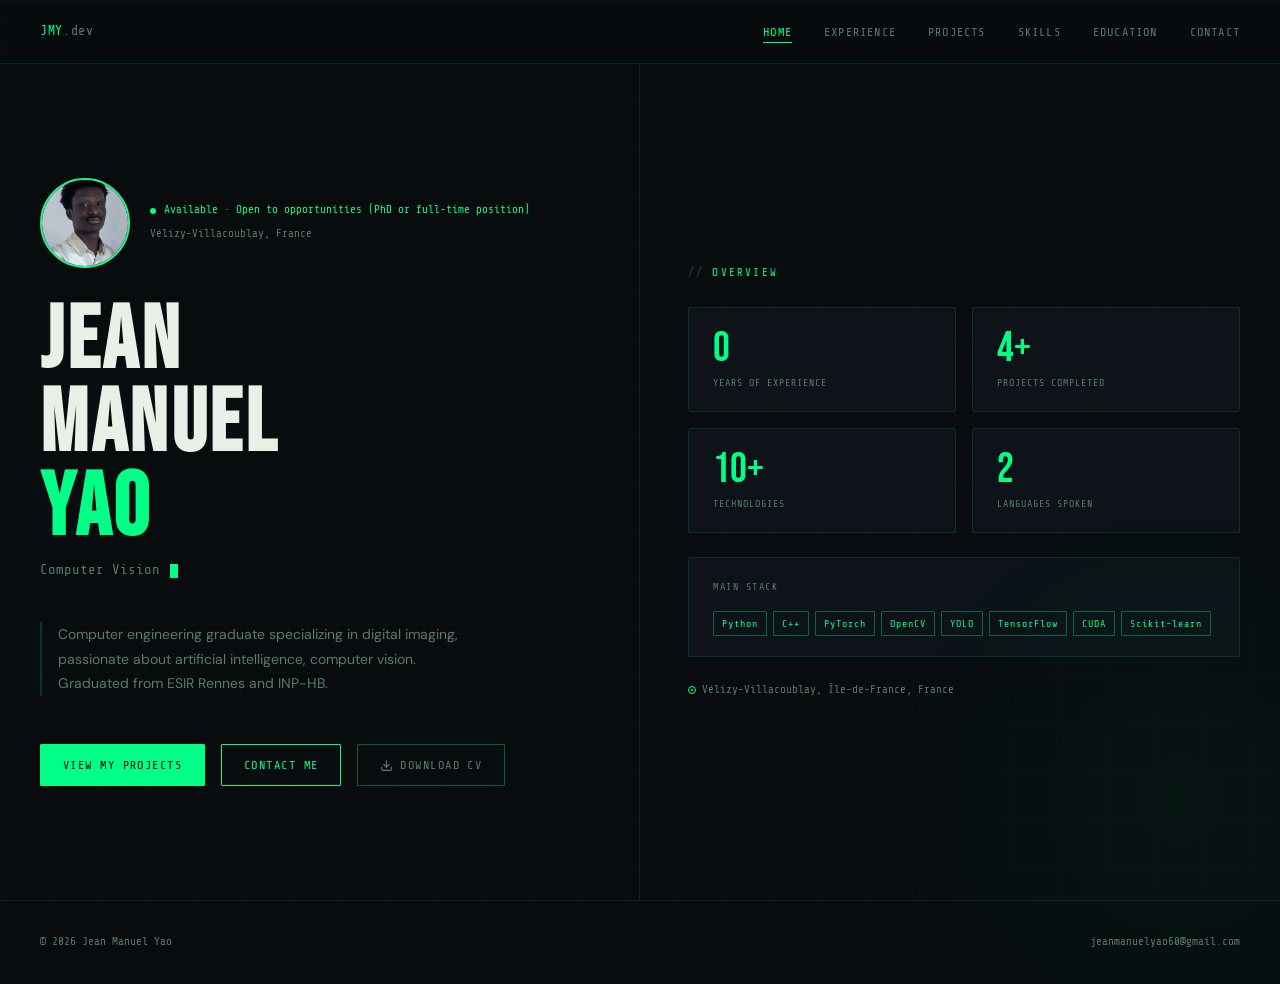
==== index.html @ bb122eb7 "Update CV download link in index.html" ====
<!DOCTYPE html>
<html lang="fr">
<head>
  <meta charset="UTF-8">
  <meta name="viewport" content="width=device-width, initial-scale=1.0">
  <title>Jean Manuel Yao — Computer Vision Engineer</title>
  <link rel="stylesheet" href="css/style.css">
  <style>
    .hero {
      min-height: calc(100vh - var(--nav-h));
      display: grid;
      grid-template-columns: 1fr 1fr;
      gap: 0;
      align-items: stretch;
    }

    .hero-left {
      padding: 5rem 3rem 5rem 2.5rem;
      display: flex;
      flex-direction: column;
      justify-content: center;
      border-right: 1px solid var(--border);
    }

    .hero-photo-wrap {
      display: flex;
      align-items: center;
      gap: 1.25rem;
      margin-bottom: 2rem;
    }

    .hero-photo {
      width: 90px;
      height: 90px;
      border-radius: 50%;
      object-fit: cover;
      border: 2px solid var(--green);
      display: block;
      filter: grayscale(15%);
      flex-shrink: 0;
    }

    .hero-photo-info {
      display: flex;
      flex-direction: column;
      gap: 5px;
    }

    .hero-status {
      display: flex;
      align-items: center;
      gap: 8px;
      font-family: var(--mono);
      font-size: 11px;
      color: var(--green);
    }

    .status-dot {
      width: 6px; height: 6px;
      border-radius: 50%;
      background: var(--green);
      animation: pulse 2s infinite;
      flex-shrink: 0;
    }

    @keyframes pulse {
      0%, 100% { opacity: 1; transform: scale(1); }
      50% { opacity: 0.5; transform: scale(0.8); }
    }

    .hero-name {
      font-family: var(--display);
      font-size: clamp(52px, 7vw, 88px);
      line-height: 0.95;
      color: var(--text);
      margin-bottom: 0.5rem;
    }

    .hero-name .green { color: var(--green); }

    .hero-role {
      font-family: var(--mono);
      font-size: 14px;
      color: var(--text-muted);
      margin-bottom: 2.5rem;
      height: 24px;
    }

    .hero-role .cursor {
      display: inline-block;
      width: 8px;
      height: 14px;
      background: var(--green);
      margin-left: 2px;
      animation: blink 1s step-end infinite;
      vertical-align: middle;
    }

    @keyframes blink { 0%, 100% { opacity: 1; } 50% { opacity: 0; } }

    .hero-bio {
      font-size: 14px;
      color: var(--text-muted);
      max-width: 440px;
      line-height: 1.75;
      margin-bottom: 3rem;
      border-left: 2px solid var(--green-dark);
      padding-left: 1rem;
    }

    .hero-actions {
      display: flex;
      gap: 1rem;
      flex-wrap: wrap;
    }

    .btn-download {
      border-color: rgba(0,255,135,0.35);
      color: var(--text-muted);
      display: inline-flex;
      align-items: center;
      gap: 7px;
    }

    .btn-download:hover {
      background: transparent;
      border-color: var(--green);
      color: var(--green);
    }

    .hero-right {
      padding: 5rem 2.5rem 5rem 3rem;
      display: flex;
      flex-direction: column;
      justify-content: center;
      gap: 1.5rem;
    }

    .stat-row {
      display: grid;
      grid-template-columns: 1fr 1fr;
      gap: 1rem;
    }

    .stat-box {
      background: var(--bg2);
      border: 1px solid var(--border);
      padding: 1.25rem 1.5rem;
      border-radius: 2px;
    }

    .stat-num {
      font-family: var(--display);
      font-size: 42px;
      color: var(--green);
      line-height: 1;
      margin-bottom: 4px;
    }

    .stat-label {
      font-family: var(--mono);
      font-size: 10px;
      color: var(--text-muted);
      letter-spacing: 0.1em;
      text-transform: uppercase;
    }

    .tech-stack {
      background: var(--bg2);
      border: 1px solid var(--border);
      padding: 1.25rem 1.5rem;
      border-radius: 2px;
    }

    .tech-stack-label {
      font-family: var(--mono);
      font-size: 10px;
      color: var(--text-muted);
      letter-spacing: 0.15em;
      text-transform: uppercase;
      margin-bottom: 1rem;
    }

    .tech-list {
      display: flex;
      flex-wrap: wrap;
      gap: 6px;
    }

    .hero-location {
      font-family: var(--mono);
      font-size: 11px;
      color: var(--text-muted);
      display: flex;
      align-items: center;
      gap: 6px;
    }

    .location-icon {
      width: 8px; height: 8px;
      border: 1px solid var(--green);
      border-radius: 50%;
      position: relative;
    }

    .location-icon::after {
      content: '';
      position: absolute;
      inset: 2px;
      border-radius: 50%;
      background: var(--green);
    }

    /* Diagonal accent */
    .hero::after {
      content: '';
      position: fixed;
      bottom: -200px;
      right: -200px;
      width: 600px;
      height: 600px;
      background: radial-gradient(circle, rgba(0,255,135,0.04) 0%, transparent 70%);
      pointer-events: none;
    }

    @media (max-width: 768px) {
      .hero { grid-template-columns: 1fr; }
      .hero-left { border-right: none; border-bottom: 1px solid var(--border); padding: 3rem 1.25rem; }
      .hero-right { padding: 3rem 1.25rem; }
    }
  </style>
</head>
<body>
  <div class="scanline"></div>

  <nav>
    <a href="index.html" class="nav-logo">JMY<span>.dev</span></a>
    <ul class="nav-links">
      <li><a href="index.html">Home</a></li>
      <li><a href="pages/experience.html">Experience</a></li>
      <li><a href="pages/projets.html">Projects</a></li>
      <li><a href="pages/competences.html">Skills</a></li>
      <li><a href="pages/parcours.html">Education</a></li>
      <li><a href="pages/contact.html">Contact</a></li>
    </ul>
  </nav>

  <main>
    <div class="hero">
      <div class="hero-left">

        <div class="hero-photo-wrap fade-up">
          <img src="assets/photo.jpeg" alt="Jean Manuel Yao" class="hero-photo">
          <div class="hero-photo-info">
            <div class="hero-status">
              <span class="status-dot"></span>
              Available · Open to opportunities (PhD or full-time position)
            </div>
            <div style="font-family: var(--mono); font-size: 11px; color: var(--text-muted);">Vélizy-Villacoublay, France</div>
          </div>
        </div>

        <h1 class="hero-name fade-up">
          Jean<br>Manuel<br><span class="green">Yao</span>
        </h1>

        <div class="hero-role fade-up">
          <span data-typewriter='["Computer Vision Engineer", "Deep Learning Engineer",  "Software Engineer"]'></span>
          <span class="cursor"></span>
        </div>

        <p class="hero-bio fade-up">
          Computer engineering graduate specializing in digital imaging, passionate about artificial intelligence, computer vision. Graduated from ESIR Rennes and INP-HB.
        </p>

        <div class="hero-actions fade-up">
          <a href="pages/projets.html" class="btn btn-solid">View my projects</a>
          <a href="pages/contact.html" class="btn">Contact me</a>
          <a href="CV_Jean_YAO_IN.pdf" download="CV_Jean_Manuel_Yao.pdf" class="btn btn-download">
            <svg width="13" height="13" viewBox="0 0 24 24" fill="none" stroke="currentColor" stroke-width="2" stroke-linecap="round" stroke-linejoin="round">
              <path d="M21 15v4a2 2 0 0 1-2 2H5a2 2 0 0 1-2-2v-4"/>
              <polyline points="7 10 12 15 17 10"/>
              <line x1="12" y1="15" x2="12" y2="3"/>
            </svg>
            Download CV
          </a>
        </div>
      </div>

      <div class="hero-right">
        <div class="label fade-up">Overview</div>

        <div class="stat-row fade-up">
          <div class="stat-box">
            <div class="stat-num">0</div>
            <div class="stat-label">Years of experience</div>
          </div>
          <div class="stat-box">
            <div class="stat-num">4+</div>
            <div class="stat-label">Projects completed</div>
          </div>
          <div class="stat-box">
            <div class="stat-num">10+</div>
            <div class="stat-label">Technologies</div>
          </div>
          <div class="stat-box">
            <div class="stat-num">2</div>
            <div class="stat-label">Languages spoken</div>
          </div>
        </div>

        <div class="tech-stack fade-up">
          <div class="tech-stack-label">Main stack</div>
          <div class="tech-list">
            <span class="tag">Python</span>
            <span class="tag">C++</span>
            <span class="tag">PyTorch</span>
            <span class="tag">OpenCV</span>
            <span class="tag">YOLO</span>
            <span class="tag">TensorFlow</span>
            <span class="tag">CUDA</span>
            <span class="tag">Scikit-learn</span>
          </div>
        </div>

        <div class="hero-location fade-up">
          <span class="location-icon"></span>
          Vélizy-Villacoublay, Île-de-France, France
        </div>
      </div>
    </div>
  </main>

  <footer>
    <span>© 2026 Jean Manuel Yao</span>
    <span>jeanmanuelyao60@gmail.com</span>
  </footer>

  <script src="js/main.js"></script>
</body>
</html>
---- css/style.css ----
@import url('https://fonts.googleapis.com/css2?family=Share+Tech+Mono&family=Bebas+Neue&family=DM+Sans:wght@300;400;500&display=swap');

:root {
  --bg: #080c0f;
  --bg2: #0d1318;
  --bg3: #111820;
  --green: #00ff87;
  --green-dim: #00cc6a;
  --green-dark: #003d1f;
  --green-glow: rgba(0,255,135,0.12);
  --amber: #ffb800;
  --text: #e8f0e8;
  --text-muted: #5a7a6a;
  --text-dim: #2a4a3a;
  --border: rgba(0,255,135,0.12);
  --border-bright: rgba(0,255,135,0.35);
  --mono: 'Share Tech Mono', monospace;
  --display: 'Bebas Neue', sans-serif;
  --body: 'DM Sans', sans-serif;
  --nav-h: 64px;
}

*, *::before, *::after { box-sizing: border-box; margin: 0; padding: 0; }

html { scroll-behavior: smooth; }

body {
  background: var(--bg);
  color: var(--text);
  font-family: var(--body);
  font-size: 15px;
  line-height: 1.7;
  min-height: 100vh;
  overflow-x: hidden;
}

/* GRID OVERLAY */
body::before {
  content: '';
  position: fixed;
  inset: 0;
  background-image:
    linear-gradient(rgba(0,255,135,0.025) 1px, transparent 1px),
    linear-gradient(90deg, rgba(0,255,135,0.025) 1px, transparent 1px);
  background-size: 48px 48px;
  pointer-events: none;
  z-index: 0;
}

/* NAV */
nav {
  position: fixed;
  top: 0; left: 0; right: 0;
  height: var(--nav-h);
  background: rgba(8,12,15,0.92);
  backdrop-filter: blur(12px);
  border-bottom: 1px solid var(--border);
  display: flex;
  align-items: center;
  justify-content: space-between;
  padding: 0 2.5rem;
  z-index: 100;
}

.nav-logo {
  font-family: var(--mono);
  font-size: 13px;
  color: var(--green);
  text-decoration: none;
  letter-spacing: 0.05em;
}

.nav-logo span { color: var(--text-muted); }

.nav-links {
  display: flex;
  gap: 2rem;
  list-style: none;
}

.nav-links a {
  font-family: var(--mono);
  font-size: 12px;
  color: var(--text-muted);
  text-decoration: none;
  letter-spacing: 0.1em;
  text-transform: uppercase;
  transition: color 0.2s;
  position: relative;
}

.nav-links a::after {
  content: '';
  position: absolute;
  bottom: -4px;
  left: 0; right: 0;
  height: 1px;
  background: var(--green);
  transform: scaleX(0);
  transition: transform 0.25s;
}

.nav-links a:hover, .nav-links a.active { color: var(--green); }
.nav-links a:hover::after, .nav-links a.active::after { transform: scaleX(1); }

/* MAIN CONTENT */
main {
  padding-top: var(--nav-h);
  position: relative;
  z-index: 1;
}

/* TYPOGRAPHY */
h1, h2, h3 { font-family: var(--display); letter-spacing: 0.04em; line-height: 1; }

.label {
  font-family: var(--mono);
  font-size: 11px;
  color: var(--green);
  letter-spacing: 0.2em;
  text-transform: uppercase;
  display: flex;
  align-items: center;
  gap: 8px;
}

.label::before {
  content: '//';
  color: var(--text-dim);
}

/* SECTION BASE */
.section {
  padding: 6rem 2.5rem;
  max-width: 1100px;
  margin: 0 auto;
}

/* CARDS */
.card {
  background: var(--bg2);
  border: 1px solid var(--border);
  border-radius: 2px;
  padding: 1.5rem;
  transition: border-color 0.25s, background 0.25s;
  position: relative;
  overflow: hidden;
}

.card::before {
  content: '';
  position: absolute;
  top: 0; left: 0;
  width: 2px;
  height: 100%;
  background: var(--green);
  opacity: 0;
  transition: opacity 0.25s;
}

.card:hover {
  border-color: var(--border-bright);
  background: var(--bg3);
}

.card:hover::before { opacity: 1; }

/* TAG */
.tag {
  font-family: var(--mono);
  font-size: 10px;
  letter-spacing: 0.1em;
  padding: 3px 8px;
  border: 1px solid var(--border-bright);
  color: var(--green);
  border-radius: 1px;
  white-space: nowrap;
}

/* BTN */
.btn {
  display: inline-flex;
  align-items: center;
  gap: 8px;
  font-family: var(--mono);
  font-size: 12px;
  letter-spacing: 0.12em;
  text-transform: uppercase;
  padding: 10px 22px;
  border: 1px solid var(--green);
  color: var(--green);
  background: transparent;
  text-decoration: none;
  cursor: pointer;
  transition: background 0.2s, color 0.2s;
  border-radius: 1px;
}

.btn:hover {
  background: var(--green);
  color: var(--bg);
}

.btn-solid {
  background: var(--green);
  color: var(--bg);
}

.btn-solid:hover {
  background: var(--green-dim);
}

/* SCAN LINE ANIMATION */
@keyframes scanline {
  0% { transform: translateY(-100%); }
  100% { transform: translateY(100vh); }
}

.scanline {
  position: fixed;
  top: 0; left: 0; right: 0;
  height: 2px;
  background: linear-gradient(transparent, rgba(0,255,135,0.06), transparent);
  animation: scanline 8s linear infinite;
  pointer-events: none;
  z-index: 200;
}

/* FADE IN */
@keyframes fadeUp {
  from { opacity: 0; transform: translateY(24px); }
  to { opacity: 1; transform: translateY(0); }
}

.fade-up {
  opacity: 0;
  animation: fadeUp 0.7s ease forwards;
}

.fade-up:nth-child(1) { animation-delay: 0.1s; }
.fade-up:nth-child(2) { animation-delay: 0.2s; }
.fade-up:nth-child(3) { animation-delay: 0.3s; }
.fade-up:nth-child(4) { animation-delay: 0.4s; }
.fade-up:nth-child(5) { animation-delay: 0.5s; }

/* FOOTER */
footer {
  border-top: 1px solid var(--border);
  padding: 2rem 2.5rem;
  display: flex;
  justify-content: space-between;
  align-items: center;
  font-family: var(--mono);
  font-size: 11px;
  color: var(--text-muted);
  position: relative;
  z-index: 1;
}

/* SCROLLBAR */
::-webkit-scrollbar { width: 4px; }
::-webkit-scrollbar-track { background: var(--bg); }
::-webkit-scrollbar-thumb { background: var(--green-dark); }

/* RESPONSIVE */
@media (max-width: 768px) {
  nav { padding: 0 1.25rem; }
  .nav-links { gap: 1rem; }
  .section { padding: 4rem 1.25rem; }
}
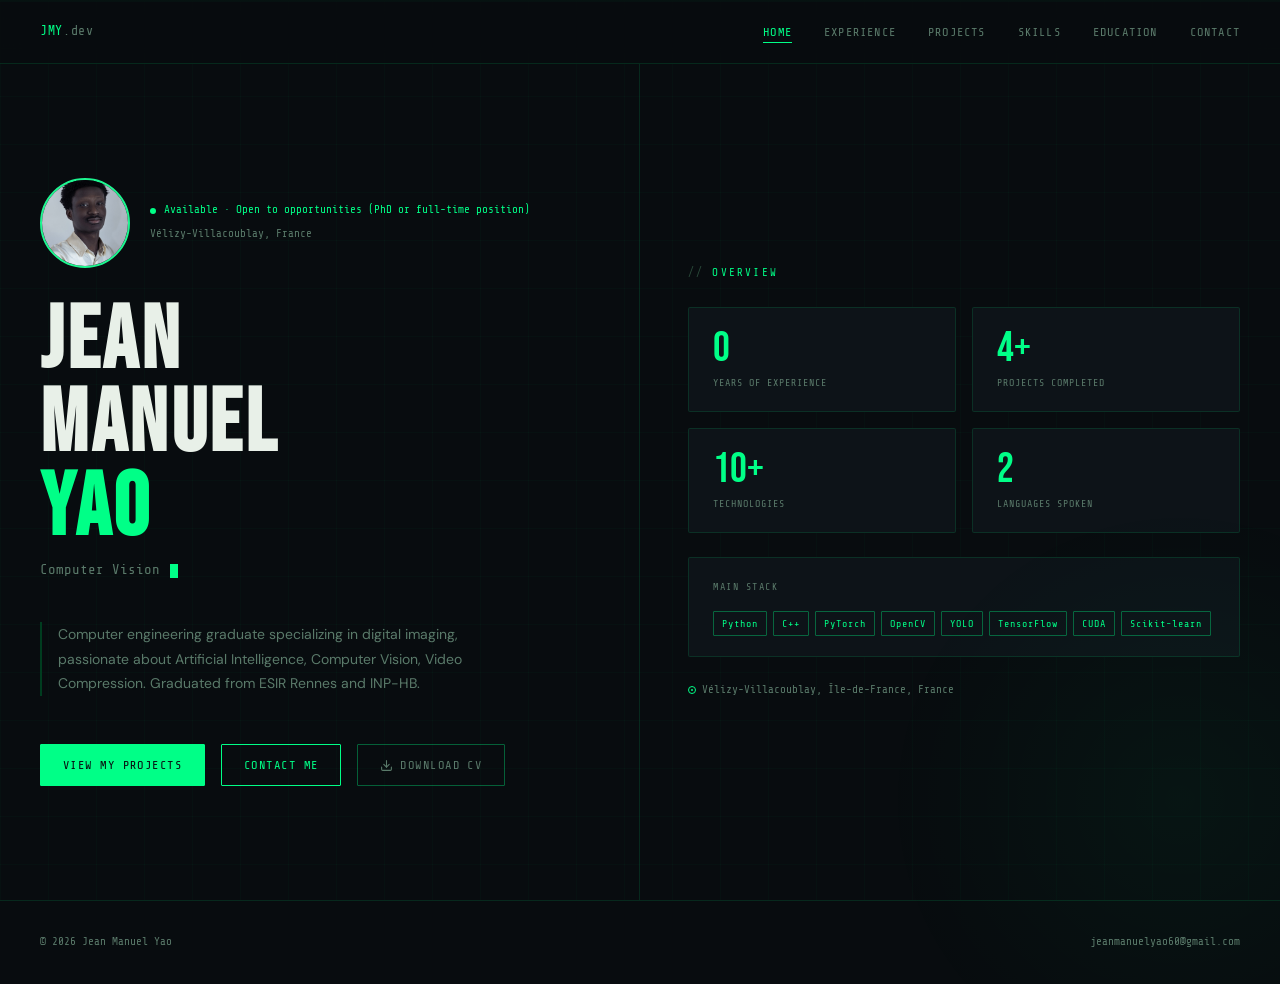
==== commit b501e61c: "Update bio to capitalize key terms" ====
--- a/index.html
+++ b/index.html
@@ -270,7 +270,7 @@
         </div>
 
         <p class="hero-bio fade-up">
-          Computer engineering graduate specializing in digital imaging, passionate about artificial intelligence, computer vision. Graduated from ESIR Rennes and INP-HB.
+          Computer engineering graduate specializing in digital imaging, passionate about Artificial Intelligence, Computer Vision, Video Compression. Graduated from ESIR Rennes and INP-HB.
         </p>
 
         <div class="hero-actions fade-up">
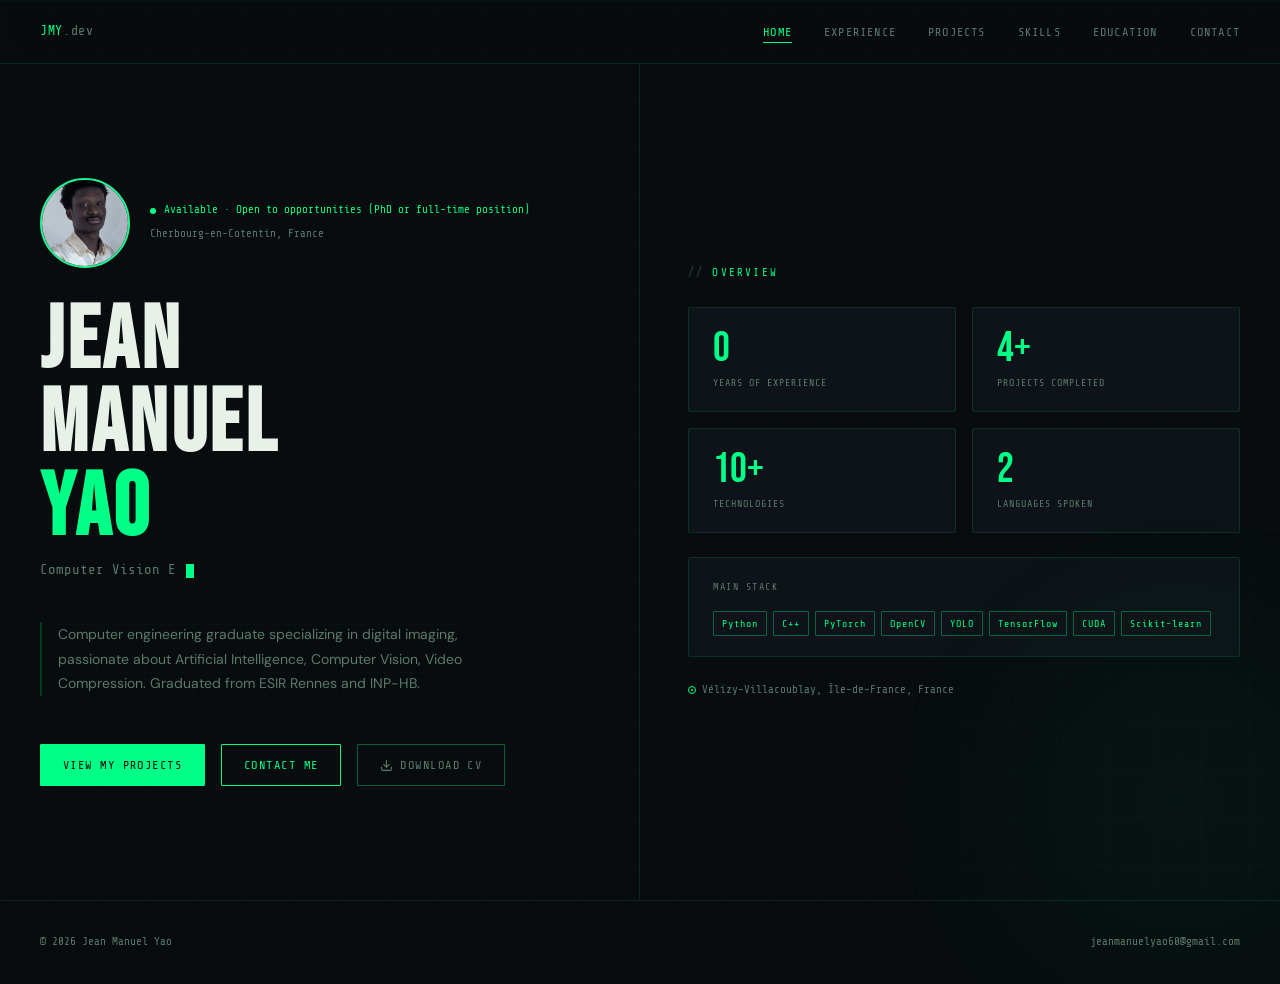
==== commit b35b381c: "Update location from Vélizy-Villacoublay to Cherbourg-en-Cotentin" ====
--- a/index.html
+++ b/index.html
@@ -256,7 +256,7 @@
               <span class="status-dot"></span>
               Available · Open to opportunities (PhD or full-time position)
             </div>
-            <div style="font-family: var(--mono); font-size: 11px; color: var(--text-muted);">Vélizy-Villacoublay, France</div>
+            <div style="font-family: var(--mono); font-size: 11px; color: var(--text-muted);">Cherbourg-en-Cotentin, France</div>
           </div>
         </div>
 
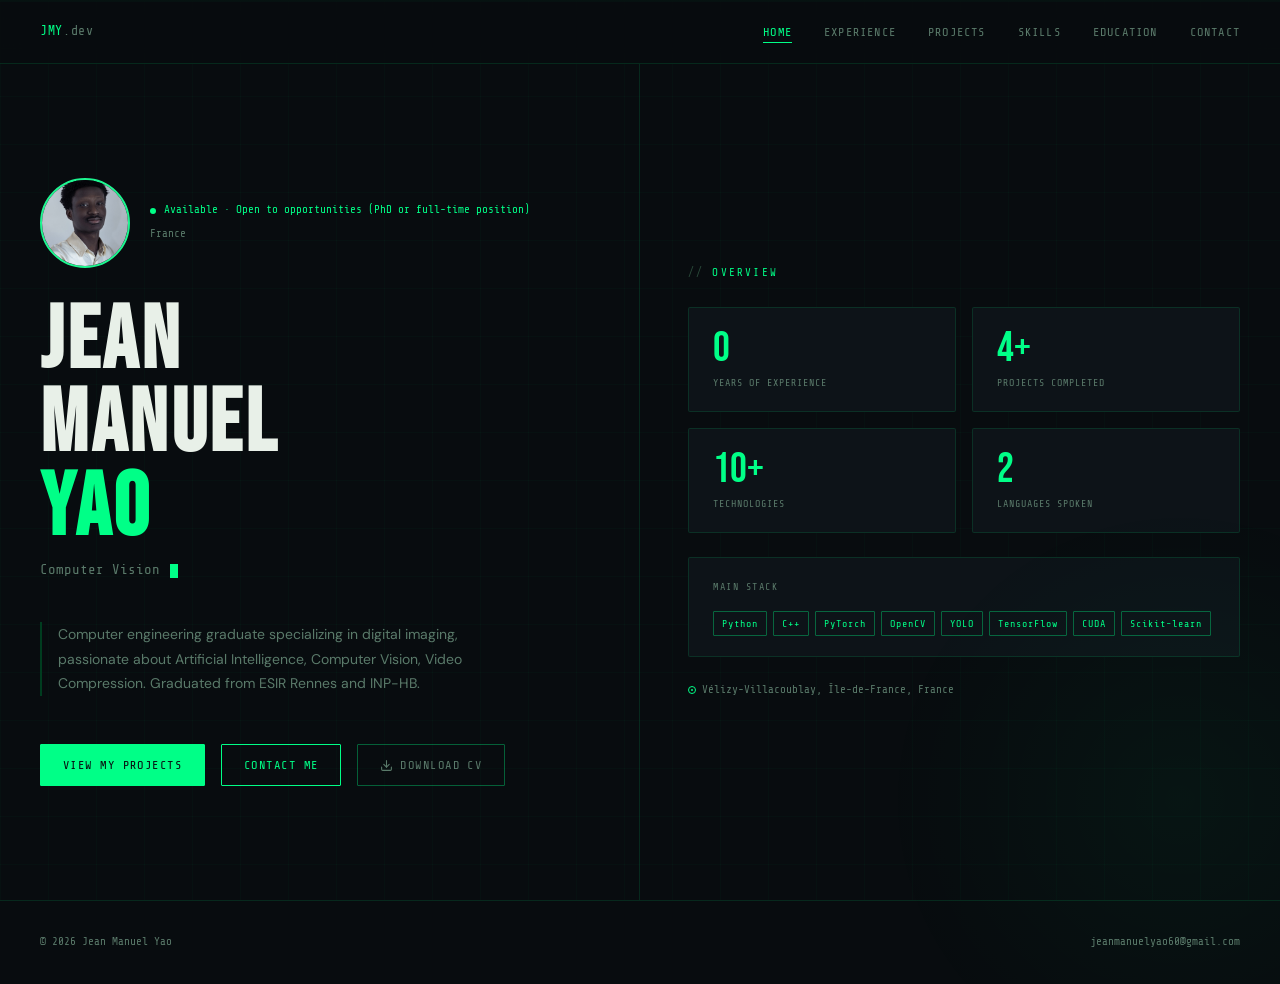
==== commit f826205d: "b" ====
--- a/index.html
+++ b/index.html
@@ -256,7 +256,7 @@
               <span class="status-dot"></span>
               Available · Open to opportunities (PhD or full-time position)
             </div>
-            <div style="font-family: var(--mono); font-size: 11px; color: var(--text-muted);">Cherbourg-en-Cotentin, France</div>
+            <div style="font-family: var(--mono); font-size: 11px; color: var(--text-muted);">France</div>
           </div>
         </div>
 
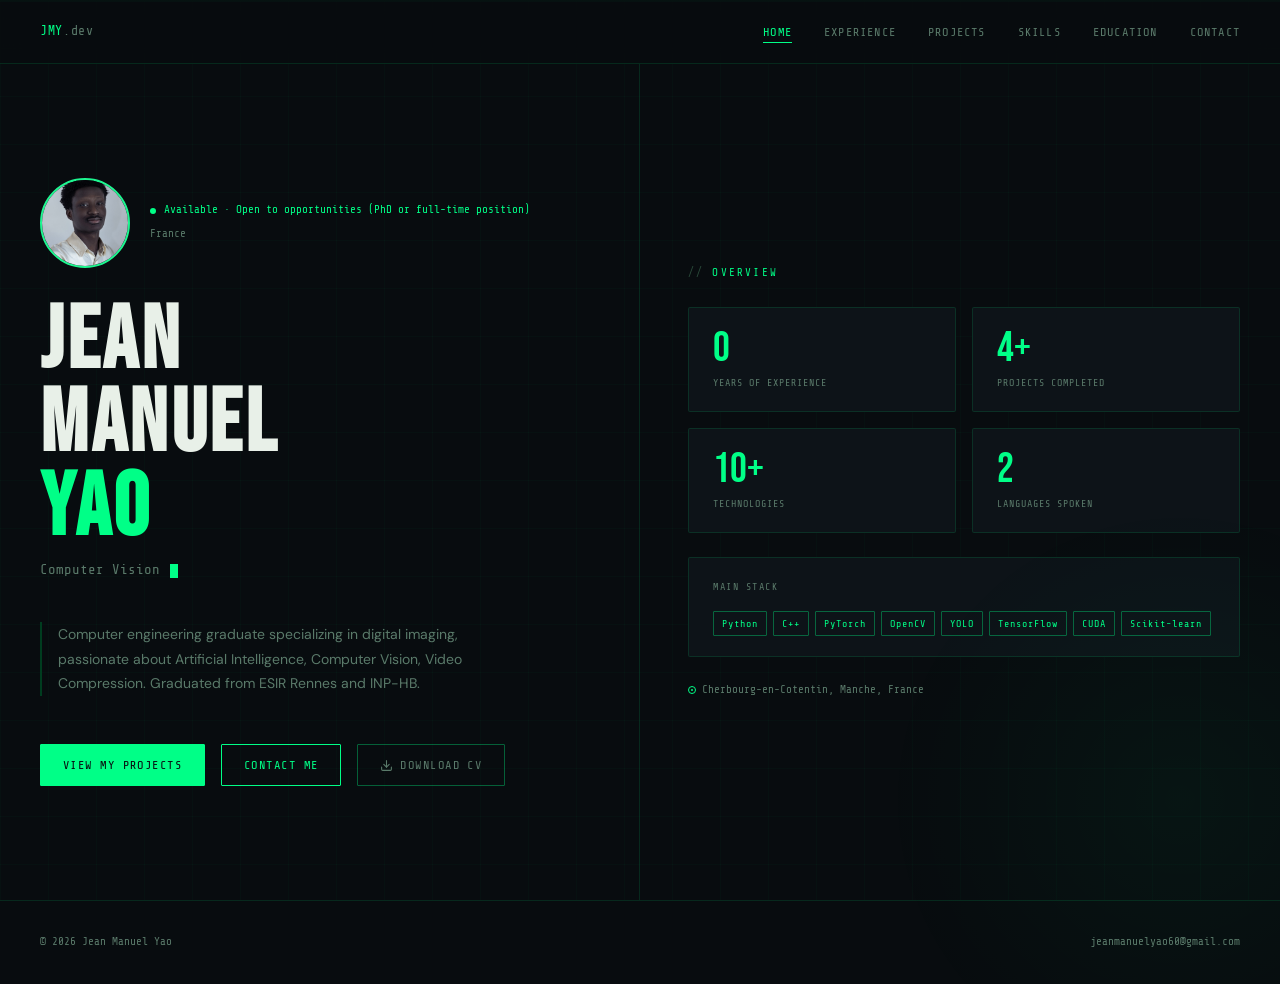
==== commit 6c7f50db: "p" ====
--- a/index.html
+++ b/index.html
@@ -325,7 +325,7 @@
 
         <div class="hero-location fade-up">
           <span class="location-icon"></span>
-          Vélizy-Villacoublay, Île-de-France, France
+          Cherbourg-en-Cotentin, Manche, France
         </div>
       </div>
     </div>
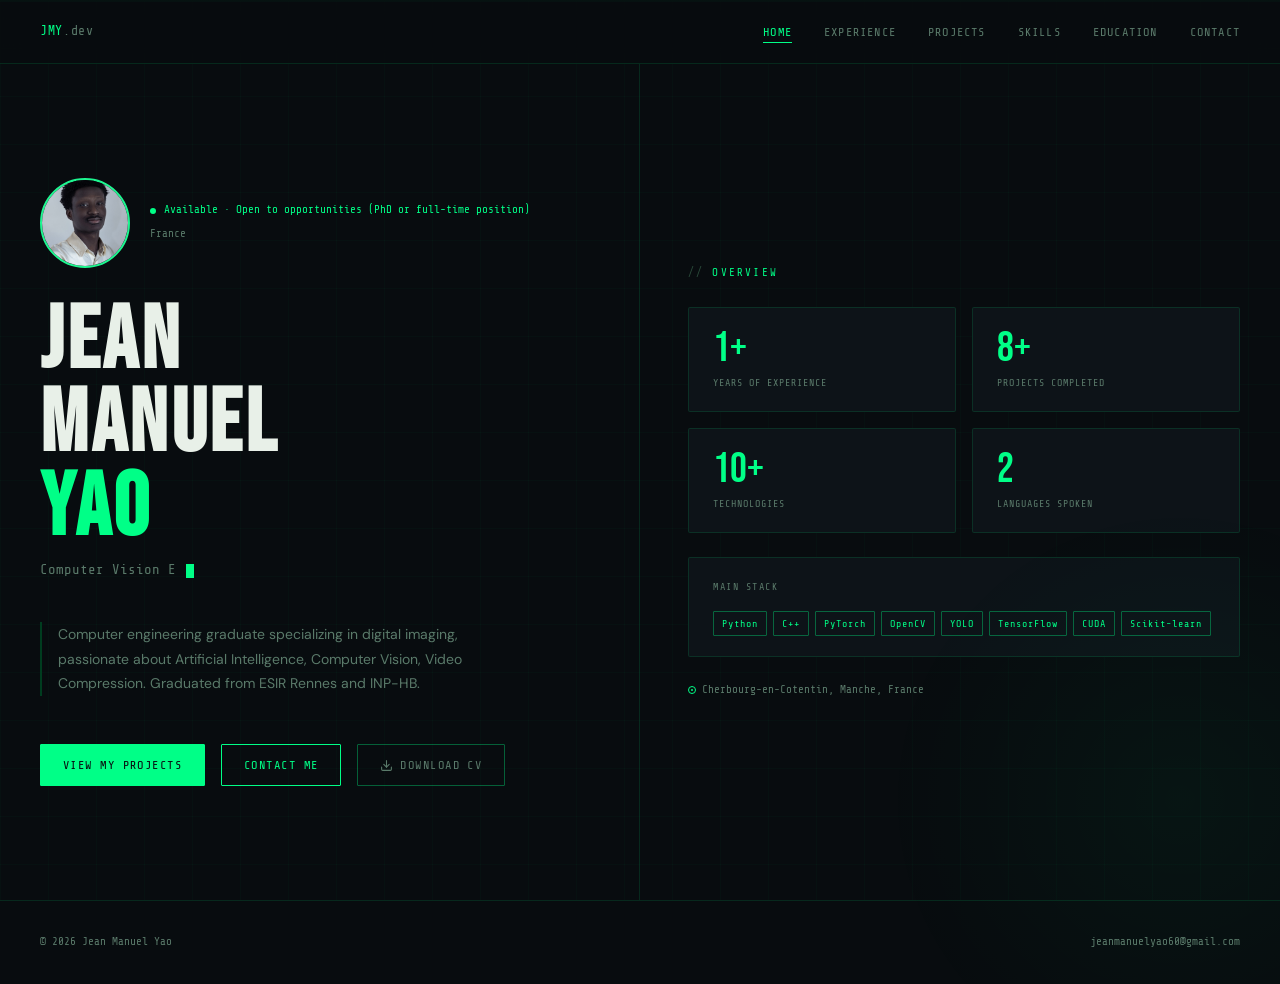
==== commit b0706b16: "Update statistics in index.html" ====
--- a/index.html
+++ b/index.html
@@ -292,11 +292,11 @@
 
         <div class="stat-row fade-up">
           <div class="stat-box">
-            <div class="stat-num">0</div>
+            <div class="stat-num">1+</div>
             <div class="stat-label">Years of experience</div>
           </div>
           <div class="stat-box">
-            <div class="stat-num">4+</div>
+            <div class="stat-num">8+</div>
             <div class="stat-label">Projects completed</div>
           </div>
           <div class="stat-box">
--- a/css/style.css
+++ b/css/style.css
@@ -210,6 +210,20 @@
   background: var(--green-dim);
 }
 
+/* ====== PAGE HEADER ====== */
+.page-header {
+  padding: 4rem 2.5rem 2rem;
+  border-bottom: 1px solid var(--border);
+  max-width: 1100px;
+  margin: 0 auto;
+}
+
+.page-header h1 {
+  font-size: clamp(48px, 6vw, 72px);
+  margin-top: 1rem;
+  color: var(--text);
+}
+
 /* SCAN LINE ANIMATION */
 @keyframes scanline {
   0% { transform: translateY(-100%); }
@@ -268,3 +282,304 @@
   .nav-links { gap: 1rem; }
   .section { padding: 4rem 1.25rem; }
 }
+
+/* ====== PROJECTS PAGE ====== */
+.projects-grid {
+  display: grid;
+  grid-template-columns: repeat(auto-fit, minmax(320px, 1fr));
+  gap: 1.5rem;
+}
+
+.project-card {
+  background: var(--bg2);
+  border: 1px solid var(--border);
+  border-radius: 2px;
+  padding: 2rem;
+  transition: border-color 0.25s, transform 0.25s;
+  position: relative;
+  overflow: hidden;
+  cursor: pointer;
+}
+
+.project-card::before {
+  content: '';
+  position: absolute;
+  top: 0; left: 0;
+  width: 100%;
+  height: 2px;
+  background: linear-gradient(90deg, var(--green), transparent);
+  opacity: 0;
+  transition: opacity 0.3s;
+}
+
+.project-card:hover { border-color: var(--border-bright); transform: translateY(-4px); }
+.project-card:hover::before { opacity: 1; }
+
+.project-number {
+  font-family: var(--mono);
+  font-size: 11px;
+  color: var(--text-dim);
+  letter-spacing: 0.1em;
+  margin-bottom: 1rem;
+}
+
+.project-type {
+  font-family: var(--mono);
+  font-size: 10px;
+  color: var(--green);
+  letter-spacing: 0.15em;
+  text-transform: uppercase;
+  margin-bottom: 0.75rem;
+}
+
+.project-title {
+  font-family: var(--display);
+  font-size: 25px;
+  color: var(--text);
+  margin-bottom: 0.75rem;
+  line-height: 1.1;
+  min-height: calc(28px * 1.1 * 4);
+}
+
+.project-desc {
+  font-size: 13px;
+  color: var(--text-muted);
+  line-height: 1.7;
+  margin-bottom: 1.25rem;
+  display: -webkit-box;
+  -webkit-line-clamp: 3;
+  -webkit-box-orient: vertical;
+  overflow: hidden;
+  min-height: 66px;
+}
+
+.timeline-tag {
+  display: inline-flex;
+  align-items: center;
+  gap: 6px;
+  font-family: var(--mono);
+  font-size: 10px;
+  color: var(--amber);
+  border: 1px solid rgba(255,184,0,0.3);
+  padding: 3px 8px;
+  border-radius: 1px;
+  margin-bottom: 1rem;
+}
+
+.read-more {
+  font-family: var(--mono);
+  font-size: 10px;
+  color: var(--green);
+  letter-spacing: 0.1em;
+  margin-bottom: 0.75rem;
+  display: flex;
+  align-items: center;
+  gap: 4px;
+}
+
+.skill-logos {
+  display: flex;
+  align-items: center;
+  gap: 6px;
+  flex-wrap: wrap;
+  padding-top: 0.75rem;
+  border-top: 1px solid var(--border);
+  margin-bottom: 1rem;
+}
+
+.skill-logo {
+  display: inline-flex;
+  align-items: center;
+  gap: 5px;
+  font-family: var(--mono);
+  font-size: 10px;
+  color: var(--text-muted);
+  background: var(--bg3);
+  border: 1px solid var(--border);
+  border-radius: 3px;
+  padding: 4px 8px;
+  letter-spacing: 0.05em;
+  transition: border-color 0.2s, color 0.2s;
+}
+
+.skill-logo img { width: 13px; height: 13px; object-fit: contain; }
+
+.project-where {
+  font-family: var(--mono);
+  font-size: 11px;
+  color: var(--text-dim);
+  border-top: 1px solid var(--border);
+  padding-top: 1rem;
+  display: flex;
+  justify-content: space-between;
+}
+
+/* ====== MODAL ====== */
+.modal-overlay {
+  position: fixed;
+  inset: 0;
+  background: rgba(8,12,15,0.85);
+  backdrop-filter: blur(6px);
+  z-index: 500;
+  display: flex;
+  align-items: center;
+  justify-content: center;
+  padding: 2rem;
+  opacity: 0;
+  pointer-events: none;
+  transition: opacity 0.25s;
+}
+
+.modal-overlay.active { opacity: 1; pointer-events: all; }
+
+.modal {
+  background: var(--bg2);
+  border: 1px solid var(--border-bright);
+  border-radius: 2px;
+  padding: 2.5rem;
+  max-width: 620px;
+  width: 100%;
+  position: relative;
+  transform: translateY(20px);
+  transition: transform 0.25s;
+  max-height: 85vh;
+  overflow-y: auto;
+}
+
+.modal-overlay.active .modal { transform: translateY(0); }
+
+.modal::before {
+  content: '';
+  position: absolute;
+  top: 0; left: 0;
+  width: 100%;
+  height: 2px;
+  background: linear-gradient(90deg, var(--green), transparent);
+}
+
+.modal-close {
+  position: absolute;
+  top: 1.25rem;
+  right: 1.25rem;
+  font-family: var(--mono);
+  font-size: 11px;
+  color: var(--text-muted);
+  background: var(--bg3);
+  border: 1px solid var(--border);
+  border-radius: 2px;
+  padding: 4px 10px;
+  cursor: pointer;
+  letter-spacing: 0.1em;
+  transition: border-color 0.2s, color 0.2s;
+}
+
+.modal-close:hover { border-color: var(--border-bright); color: var(--text); }
+
+.modal-number {
+  font-family: var(--mono);
+  font-size: 10px;
+  color: var(--text-dim);
+  letter-spacing: 0.15em;
+  margin-bottom: 0.5rem;
+}
+
+.modal-type {
+  font-family: var(--mono);
+  font-size: 10px;
+  color: var(--green);
+  letter-spacing: 0.15em;
+  text-transform: uppercase;
+  margin-bottom: 0.5rem;
+}
+
+.modal-title {
+  font-family: var(--display);
+  font-size: 32px;
+  color: var(--text);
+  line-height: 1.05;
+  margin-bottom: 1.5rem;
+}
+
+.modal-desc {
+  font-size: 14px;
+  color: var(--text-muted);
+  line-height: 1.8;
+  margin-bottom: 1.5rem;
+}
+
+.modal-skills {
+  display: flex;
+  flex-wrap: wrap;
+  gap: 6px;
+  padding-top: 1rem;
+  border-top: 1px solid var(--border);
+  margin-bottom: 1rem;
+}
+
+.modal-github {
+  display: inline-flex;
+  align-items: center;
+  gap: 6px;
+  font-family: var(--mono);
+  font-size: 11px;
+  color: var(--green);
+  text-decoration: none;
+  border: 1px solid var(--border-bright);
+  padding: 6px 12px;
+  border-radius: 2px;
+  margin-top: 1rem;
+  margin-bottom: 1rem;
+  transition: background 0.2s;
+}
+
+.modal-github:hover { background: var(--green-dark); }
+
+.modal-where {
+  font-family: var(--mono);
+  font-size: 11px;
+  color: var(--text-dim);
+  border-top: 1px solid var(--border);
+  padding-top: 1rem;
+  display: flex;
+  justify-content: space-between;
+}
+
+/* ====== CERTIFICATIONS ====== */
+.cert-grid {
+  display: grid;
+  grid-template-columns: repeat(auto-fit, minmax(340px, 1fr));
+  gap: 1.5rem;
+}
+
+.cert-card {
+  background: var(--bg2);
+  border: 1px solid var(--border);
+  border-radius: 2px;
+  padding: 1.75rem;
+  position: relative;
+  overflow: hidden;
+  transition: border-color 0.25s;
+}
+
+.cert-card::before {
+  content: '';
+  position: absolute;
+  top: 0; left: 0;
+  width: 100%;
+  height: 2px;
+  background: linear-gradient(90deg, #0075FF, transparent);
+  opacity: 1;
+}
+
+.cert-card:hover { border-color: rgba(0,117,255,0.5); }
+.cert-header { display: flex; align-items: center; gap: 1rem; margin-bottom: 1.25rem; }
+.cert-issuer-logo { flex-shrink: 0; }
+.cert-issuer { font-size: 13px; font-weight: 500; color: var(--text); margin-bottom: 2px; }
+.cert-date { font-family: var(--mono); font-size: 10px; color: var(--text-muted); letter-spacing: 0.08em; }
+.cert-name { font-family: var(--display); font-size: 26px; color: var(--text); margin-bottom: 0.75rem; line-height: 1.1; }
+.cert-desc { font-size: 13px; color: var(--text-muted); line-height: 1.7; margin-bottom: 1.25rem; }
+.cert-tags { display: flex; flex-wrap: wrap; gap: 6px; margin-bottom: 1.25rem; }
+.cert-footer { display: flex; align-items: center; justify-content: space-between; border-top: 1px solid var(--border); padding-top: 1rem; }
+.cert-id { font-family: var(--mono); font-size: 10px; color: var(--text-dim); letter-spacing: 0.05em; }
+.cert-link { font-family: var(--mono); font-size: 11px; color: #0075FF; text-decoration: none; display: flex; align-items: center; gap: 5px; letter-spacing: 0.08em; transition: opacity 0.2s; }
+.cert-link:hover { opacity: 0.75; }
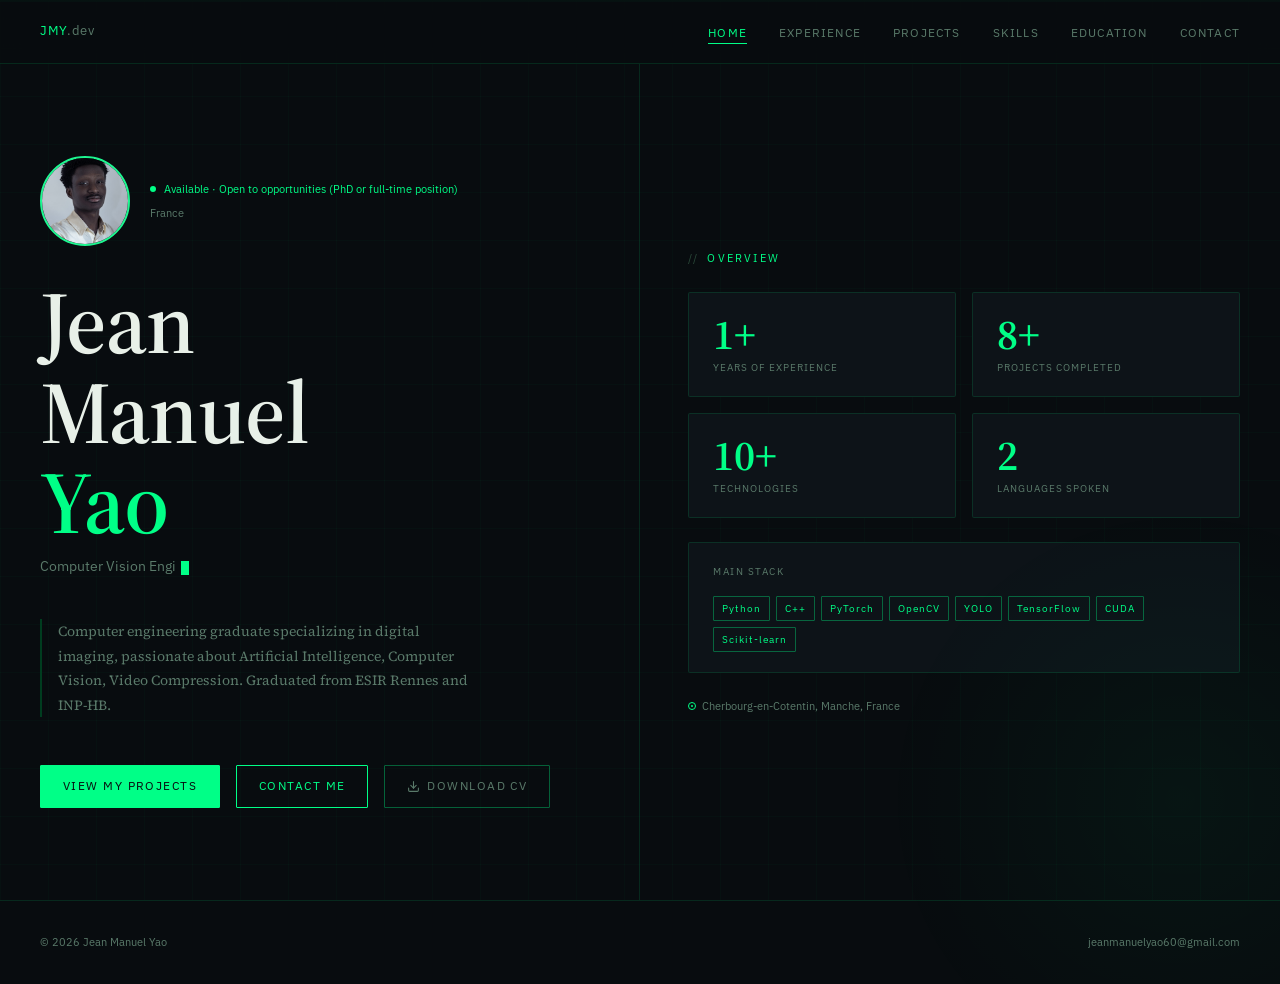
==== commit ab4c2907: "imgPRJ" ====
--- a/index.html
+++ b/index.html
@@ -50,7 +50,7 @@
       display: flex;
       align-items: center;
       gap: 8px;
-      font-family: var(--mono);
+      font-family: var(--sans);
       font-size: 11px;
       color: var(--green);
     }
@@ -71,7 +71,8 @@
     .hero-name {
       font-family: var(--display);
       font-size: clamp(52px, 7vw, 88px);
-      line-height: 0.95;
+      font-weight: 600;
+      line-height: 1.02;
       color: var(--text);
       margin-bottom: 0.5rem;
     }
@@ -79,7 +80,7 @@
     .hero-name .green { color: var(--green); }
 
     .hero-role {
-      font-family: var(--mono);
+      font-family: var(--sans);
       font-size: 14px;
       color: var(--text-muted);
       margin-bottom: 2.5rem;
@@ -158,7 +159,7 @@
     }
 
     .stat-label {
-      font-family: var(--mono);
+      font-family: var(--sans);
       font-size: 10px;
       color: var(--text-muted);
       letter-spacing: 0.1em;
@@ -173,7 +174,7 @@
     }
 
     .tech-stack-label {
-      font-family: var(--mono);
+      font-family: var(--sans);
       font-size: 10px;
       color: var(--text-muted);
       letter-spacing: 0.15em;
@@ -188,7 +189,7 @@
     }
 
     .hero-location {
-      font-family: var(--mono);
+      font-family: var(--sans);
       font-size: 11px;
       color: var(--text-muted);
       display: flex;
@@ -256,7 +257,7 @@
               <span class="status-dot"></span>
               Available · Open to opportunities (PhD or full-time position)
             </div>
-            <div style="font-family: var(--mono); font-size: 11px; color: var(--text-muted);">France</div>
+            <div style="font-family: var(--sans); font-size: 11px; color: var(--text-muted);">France</div>
           </div>
         </div>
 
--- a/css/style.css
+++ b/css/style.css
@@ -1,4 +1,4 @@
-@import url('https://fonts.googleapis.com/css2?family=Share+Tech+Mono&family=Bebas+Neue&family=DM+Sans:wght@300;400;500&display=swap');
+@import url('https://fonts.googleapis.com/css2?family=IBM+Plex+Sans:wght@400;500;600&family=Source+Serif+4:ital,opsz,wght@0,8..60,400;0,8..60,600;1,8..60,400&display=swap');
 
 :root {
   --bg: #080c0f;
@@ -14,9 +14,9 @@
   --text-dim: #2a4a3a;
   --border: rgba(0,255,135,0.12);
   --border-bright: rgba(0,255,135,0.35);
-  --mono: 'Share Tech Mono', monospace;
-  --display: 'Bebas Neue', sans-serif;
-  --body: 'DM Sans', sans-serif;
+  --sans: 'IBM Plex Sans', system-ui, sans-serif;
+  --display: 'Source Serif 4', Georgia, serif;
+  --body: 'Source Serif 4', Georgia, serif;
   --nav-h: 64px;
 }
 
@@ -63,7 +63,7 @@
 }
 
 .nav-logo {
-  font-family: var(--mono);
+  font-family: var(--sans);
   font-size: 13px;
   color: var(--green);
   text-decoration: none;
@@ -79,7 +79,7 @@
 }
 
 .nav-links a {
-  font-family: var(--mono);
+  font-family: var(--sans);
   font-size: 12px;
   color: var(--text-muted);
   text-decoration: none;
@@ -111,10 +111,12 @@
 }
 
 /* TYPOGRAPHY */
-h1, h2, h3 { font-family: var(--display); letter-spacing: 0.04em; line-height: 1; }
+h1, h2, h3 { font-family: var(--display); font-weight: 600; letter-spacing: -0.01em; line-height: 1.1; }
+
+.stat-num, .exp-role, .exp-stat-num, .cat-title, .cert-name, .lang-name, .form-title { font-weight: 600; }
 
 .label {
-  font-family: var(--mono);
+  font-family: var(--sans);
   font-size: 11px;
   color: var(--green);
   letter-spacing: 0.2em;
@@ -167,7 +169,7 @@
 
 /* TAG */
 .tag {
-  font-family: var(--mono);
+  font-family: var(--sans);
   font-size: 10px;
   letter-spacing: 0.1em;
   padding: 3px 8px;
@@ -182,7 +184,7 @@
   display: inline-flex;
   align-items: center;
   gap: 8px;
-  font-family: var(--mono);
+  font-family: var(--sans);
   font-size: 12px;
   letter-spacing: 0.12em;
   text-transform: uppercase;
@@ -264,7 +266,7 @@
   display: flex;
   justify-content: space-between;
   align-items: center;
-  font-family: var(--mono);
+  font-family: var(--sans);
   font-size: 11px;
   color: var(--text-muted);
   position: relative;
@@ -304,6 +306,7 @@
 .project-card::before {
   content: '';
   position: absolute;
+  z-index: 1;
   top: 0; left: 0;
   width: 100%;
   height: 2px;
@@ -315,8 +318,26 @@
 .project-card:hover { border-color: var(--border-bright); transform: translateY(-4px); }
 .project-card:hover::before { opacity: 1; }
 
+.project-thumb {
+  margin: -2rem -2rem 1.5rem;
+  aspect-ratio: 16 / 9;
+  overflow: hidden;
+  background: var(--bg3);
+  border-bottom: 1px solid var(--border);
+}
+
+.project-thumb img {
+  display: block;
+  width: 100%;
+  height: 100%;
+  object-fit: cover;
+  transition: transform 0.4s;
+}
+
+.project-card:hover .project-thumb img { transform: scale(1.03); }
+
 .project-number {
-  font-family: var(--mono);
+  font-family: var(--sans);
   font-size: 11px;
   color: var(--text-dim);
   letter-spacing: 0.1em;
@@ -324,7 +345,7 @@
 }
 
 .project-type {
-  font-family: var(--mono);
+  font-family: var(--sans);
   font-size: 10px;
   color: var(--green);
   letter-spacing: 0.15em;
@@ -357,7 +378,7 @@
   display: inline-flex;
   align-items: center;
   gap: 6px;
-  font-family: var(--mono);
+  font-family: var(--sans);
   font-size: 10px;
   color: var(--amber);
   border: 1px solid rgba(255,184,0,0.3);
@@ -367,7 +388,7 @@
 }
 
 .read-more {
-  font-family: var(--mono);
+  font-family: var(--sans);
   font-size: 10px;
   color: var(--green);
   letter-spacing: 0.1em;
@@ -391,7 +412,7 @@
   display: inline-flex;
   align-items: center;
   gap: 5px;
-  font-family: var(--mono);
+  font-family: var(--sans);
   font-size: 10px;
   color: var(--text-muted);
   background: var(--bg3);
@@ -405,7 +426,7 @@
 .skill-logo img { width: 13px; height: 13px; object-fit: contain; }
 
 .project-where {
-  font-family: var(--mono);
+  font-family: var(--sans);
   font-size: 11px;
   color: var(--text-dim);
   border-top: 1px solid var(--border);
@@ -461,7 +482,7 @@
   position: absolute;
   top: 1.25rem;
   right: 1.25rem;
-  font-family: var(--mono);
+  font-family: var(--sans);
   font-size: 11px;
   color: var(--text-muted);
   background: var(--bg3);
@@ -476,7 +497,7 @@
 .modal-close:hover { border-color: var(--border-bright); color: var(--text); }
 
 .modal-number {
-  font-family: var(--mono);
+  font-family: var(--sans);
   font-size: 10px;
   color: var(--text-dim);
   letter-spacing: 0.15em;
@@ -484,7 +505,7 @@
 }
 
 .modal-type {
-  font-family: var(--mono);
+  font-family: var(--sans);
   font-size: 10px;
   color: var(--green);
   letter-spacing: 0.15em;
@@ -500,6 +521,17 @@
   margin-bottom: 1.5rem;
 }
 
+.modal-img {
+  display: block;
+  width: 100%;
+  max-height: 50vh;
+  object-fit: contain;
+  background: var(--bg3);
+  border: 1px solid var(--border);
+  border-radius: 2px;
+  margin-bottom: 1.5rem;
+}
+
 .modal-desc {
   font-size: 14px;
   color: var(--text-muted);
@@ -520,7 +552,7 @@
   display: inline-flex;
   align-items: center;
   gap: 6px;
-  font-family: var(--mono);
+  font-family: var(--sans);
   font-size: 11px;
   color: var(--green);
   text-decoration: none;
@@ -535,7 +567,7 @@
 .modal-github:hover { background: var(--green-dark); }
 
 .modal-where {
-  font-family: var(--mono);
+  font-family: var(--sans);
   font-size: 11px;
   color: var(--text-dim);
   border-top: 1px solid var(--border);
@@ -575,11 +607,11 @@
 .cert-header { display: flex; align-items: center; gap: 1rem; margin-bottom: 1.25rem; }
 .cert-issuer-logo { flex-shrink: 0; }
 .cert-issuer { font-size: 13px; font-weight: 500; color: var(--text); margin-bottom: 2px; }
-.cert-date { font-family: var(--mono); font-size: 10px; color: var(--text-muted); letter-spacing: 0.08em; }
+.cert-date { font-family: var(--sans); font-size: 10px; color: var(--text-muted); letter-spacing: 0.08em; }
 .cert-name { font-family: var(--display); font-size: 26px; color: var(--text); margin-bottom: 0.75rem; line-height: 1.1; }
 .cert-desc { font-size: 13px; color: var(--text-muted); line-height: 1.7; margin-bottom: 1.25rem; }
 .cert-tags { display: flex; flex-wrap: wrap; gap: 6px; margin-bottom: 1.25rem; }
 .cert-footer { display: flex; align-items: center; justify-content: space-between; border-top: 1px solid var(--border); padding-top: 1rem; }
-.cert-id { font-family: var(--mono); font-size: 10px; color: var(--text-dim); letter-spacing: 0.05em; }
-.cert-link { font-family: var(--mono); font-size: 11px; color: #0075FF; text-decoration: none; display: flex; align-items: center; gap: 5px; letter-spacing: 0.08em; transition: opacity 0.2s; }
+.cert-id { font-family: var(--sans); font-size: 10px; color: var(--text-dim); letter-spacing: 0.05em; }
+.cert-link { font-family: var(--sans); font-size: 11px; color: #0075FF; text-decoration: none; display: flex; align-items: center; gap: 5px; letter-spacing: 0.08em; transition: opacity 0.2s; }
 .cert-link:hover { opacity: 0.75; }
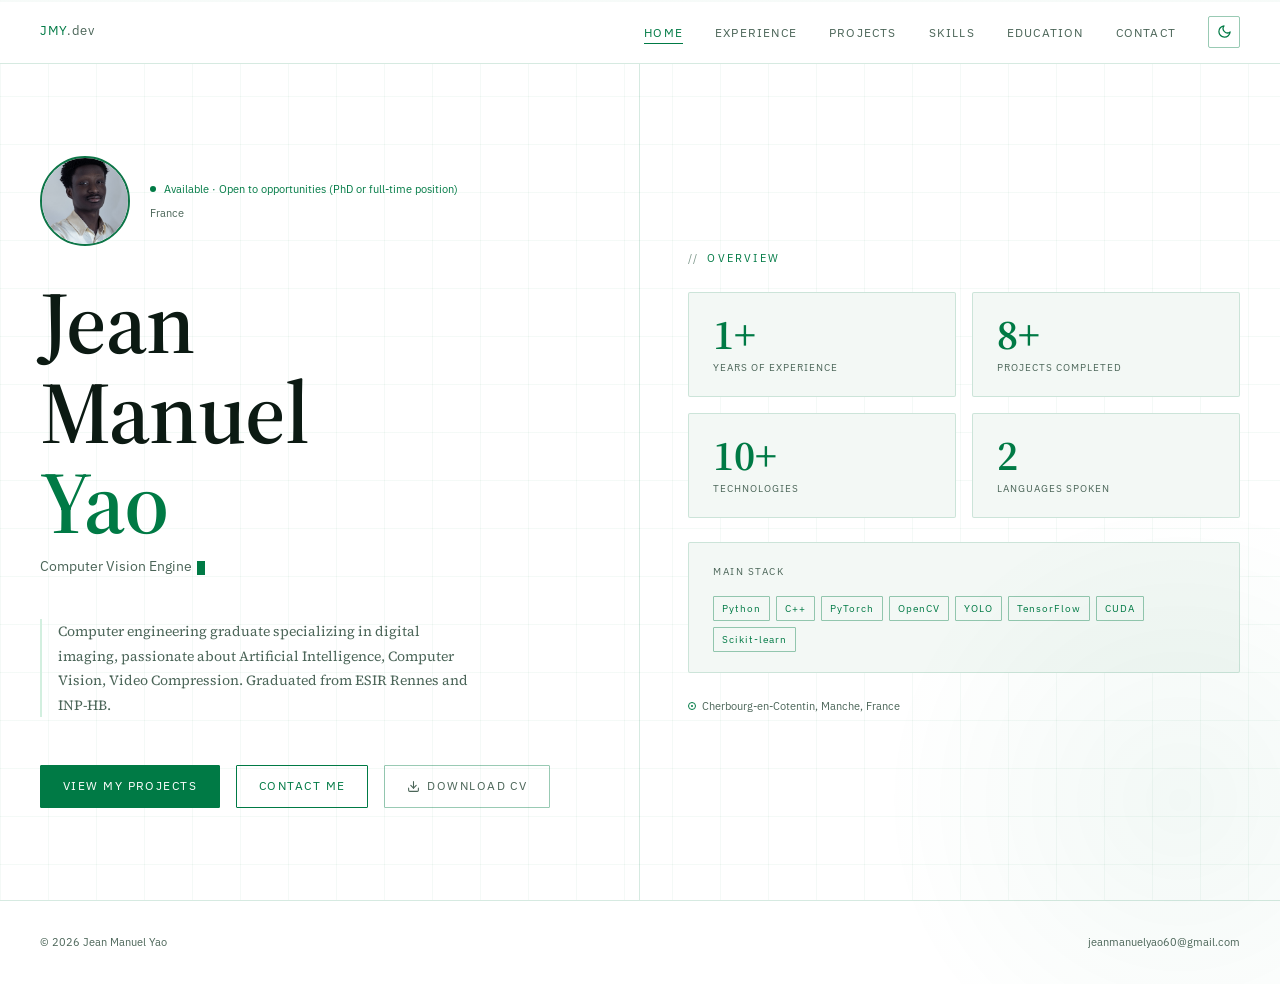
==== commit d49498e5: "interfaceColor" ====
--- a/index.html
+++ b/index.html
@@ -4,6 +4,13 @@
   <meta charset="UTF-8">
   <meta name="viewport" content="width=device-width, initial-scale=1.0">
   <title>Jean Manuel Yao — Computer Vision Engineer</title>
+  <script>
+    (function () {
+      var theme;
+      try { theme = localStorage.getItem('theme'); } catch (e) {}
+      document.documentElement.dataset.theme = theme || (matchMedia('(prefers-color-scheme: light)').matches ? 'light' : 'dark');
+    })();
+  </script>
   <link rel="stylesheet" href="css/style.css">
   <style>
     .hero {
@@ -116,7 +123,7 @@
     }
 
     .btn-download {
-      border-color: rgba(0,255,135,0.35);
+      border-color: var(--border-bright);
       color: var(--text-muted);
       display: inline-flex;
       align-items: center;
@@ -220,7 +227,7 @@
       right: -200px;
       width: 600px;
       height: 600px;
-      background: radial-gradient(circle, rgba(0,255,135,0.04) 0%, transparent 70%);
+      background: radial-gradient(circle, var(--glow) 0%, transparent 70%);
       pointer-events: none;
     }
 
@@ -244,6 +251,22 @@
       <li><a href="pages/parcours.html">Education</a></li>
       <li><a href="pages/contact.html">Contact</a></li>
     </ul>
+    <button class="theme-toggle" type="button" aria-label="Switch to light mode">
+      <svg class="icon-sun" width="15" height="15" viewBox="0 0 24 24" fill="none" stroke="currentColor" stroke-width="2" stroke-linecap="round" stroke-linejoin="round" aria-hidden="true">
+        <circle cx="12" cy="12" r="5"/>
+        <line x1="12" y1="1" x2="12" y2="3"/>
+        <line x1="12" y1="21" x2="12" y2="23"/>
+        <line x1="4.22" y1="4.22" x2="5.64" y2="5.64"/>
+        <line x1="18.36" y1="18.36" x2="19.78" y2="19.78"/>
+        <line x1="1" y1="12" x2="3" y2="12"/>
+        <line x1="21" y1="12" x2="23" y2="12"/>
+        <line x1="4.22" y1="19.78" x2="5.64" y2="18.36"/>
+        <line x1="18.36" y1="5.64" x2="19.78" y2="4.22"/>
+      </svg>
+      <svg class="icon-moon" width="15" height="15" viewBox="0 0 24 24" fill="none" stroke="currentColor" stroke-width="2" stroke-linecap="round" stroke-linejoin="round" aria-hidden="true">
+        <path d="M21 12.79A9 9 0 1 1 11.21 3 7 7 0 0 0 21 12.79z"/>
+      </svg>
+    </button>
   </nav>
 
   <main>
--- a/css/style.css
+++ b/css/style.css
@@ -9,15 +9,50 @@
   --green-dark: #003d1f;
   --green-glow: rgba(0,255,135,0.12);
   --amber: #ffb800;
+  --amber-border: rgba(255,184,0,0.3);
+  --blue: #0075FF;
+  --code-class: #88c0d0;
   --text: #e8f0e8;
   --text-muted: #5a7a6a;
   --text-dim: #2a4a3a;
   --border: rgba(0,255,135,0.12);
   --border-bright: rgba(0,255,135,0.35);
+  --grid-line: rgba(0,255,135,0.025);
+  --scan: rgba(0,255,135,0.06);
+  --glow: rgba(0,255,135,0.04);
+  --nav-bg: rgba(8,12,15,0.92);
+  --overlay: rgba(8,12,15,0.85);
   --sans: 'IBM Plex Sans', system-ui, sans-serif;
   --display: 'Source Serif 4', Georgia, serif;
   --body: 'Source Serif 4', Georgia, serif;
   --nav-h: 64px;
+  color-scheme: dark;
+}
+
+/* LIGHT THEME (white / green) */
+:root[data-theme="light"] {
+  --bg: #ffffff;
+  --bg2: #f3f8f5;
+  --bg3: #e8f1ec;
+  --green: #007a45;
+  --green-dim: #006b3c;
+  --green-dark: #d2efdf;
+  --green-glow: rgba(0,122,69,0.08);
+  --amber: #9a5b00;
+  --amber-border: rgba(154,91,0,0.3);
+  --blue: #0062d6;
+  --code-class: #2a6a8a;
+  --text: #0c1a13;
+  --text-muted: #4b6558;
+  --text-dim: #7c978a;
+  --border: rgba(0,122,69,0.16);
+  --border-bright: rgba(0,122,69,0.4);
+  --grid-line: rgba(0,122,69,0.045);
+  --scan: rgba(0,122,69,0.07);
+  --glow: rgba(0,122,69,0.05);
+  --nav-bg: rgba(255,255,255,0.9);
+  --overlay: rgba(12,26,19,0.45);
+  color-scheme: light;
 }
 
 *, *::before, *::after { box-sizing: border-box; margin: 0; padding: 0; }
@@ -40,8 +75,8 @@
   position: fixed;
   inset: 0;
   background-image:
-    linear-gradient(rgba(0,255,135,0.025) 1px, transparent 1px),
-    linear-gradient(90deg, rgba(0,255,135,0.025) 1px, transparent 1px);
+    linear-gradient(var(--grid-line) 1px, transparent 1px),
+    linear-gradient(90deg, var(--grid-line) 1px, transparent 1px);
   background-size: 48px 48px;
   pointer-events: none;
   z-index: 0;
@@ -52,7 +87,7 @@
   position: fixed;
   top: 0; left: 0; right: 0;
   height: var(--nav-h);
-  background: rgba(8,12,15,0.92);
+  background: var(--nav-bg);
   backdrop-filter: blur(12px);
   border-bottom: 1px solid var(--border);
   display: flex;
@@ -103,6 +138,32 @@
 .nav-links a:hover, .nav-links a.active { color: var(--green); }
 .nav-links a:hover::after, .nav-links a.active::after { transform: scaleX(1); }
 
+.nav-links { margin-left: auto; }
+
+/* THEME TOGGLE */
+.theme-toggle {
+  margin-left: 2rem;
+  width: 32px;
+  height: 32px;
+  flex-shrink: 0;
+  display: inline-flex;
+  align-items: center;
+  justify-content: center;
+  background: transparent;
+  border: 1px solid var(--border-bright);
+  border-radius: 2px;
+  color: var(--green);
+  cursor: pointer;
+  transition: border-color 0.2s, background 0.2s;
+}
+
+.theme-toggle:hover { border-color: var(--green); background: var(--green-glow); }
+.theme-toggle:focus-visible { outline: 2px solid var(--green); outline-offset: 2px; }
+
+.theme-toggle .icon-moon { display: none; }
+:root[data-theme="light"] .theme-toggle .icon-sun { display: none; }
+:root[data-theme="light"] .theme-toggle .icon-moon { display: block; }
+
 /* MAIN CONTENT */
 main {
   padding-top: var(--nav-h);
@@ -236,7 +297,7 @@
   position: fixed;
   top: 0; left: 0; right: 0;
   height: 2px;
-  background: linear-gradient(transparent, rgba(0,255,135,0.06), transparent);
+  background: linear-gradient(transparent, var(--scan), transparent);
   animation: scanline 8s linear infinite;
   pointer-events: none;
   z-index: 200;
@@ -280,8 +341,12 @@
 
 /* RESPONSIVE */
 @media (max-width: 768px) {
-  nav { padding: 0 1.25rem; }
-  .nav-links { gap: 1rem; }
+  nav { padding: 0 1.25rem; gap: 1rem; }
+  .nav-logo { flex-shrink: 0; }
+  /* Links scroll horizontally so the theme toggle stays reachable */
+  .nav-links { gap: 1rem; min-width: 0; overflow-x: auto; scrollbar-width: none; padding: 6px 0; }
+  .nav-links::-webkit-scrollbar { display: none; }
+  .theme-toggle { margin-left: 0; }
   .section { padding: 4rem 1.25rem; }
 }
 
@@ -381,7 +446,7 @@
   font-family: var(--sans);
   font-size: 10px;
   color: var(--amber);
-  border: 1px solid rgba(255,184,0,0.3);
+  border: 1px solid var(--amber-border);
   padding: 3px 8px;
   border-radius: 1px;
   margin-bottom: 1rem;
@@ -439,7 +504,7 @@
 .modal-overlay {
   position: fixed;
   inset: 0;
-  background: rgba(8,12,15,0.85);
+  background: var(--overlay);
   backdrop-filter: blur(6px);
   z-index: 500;
   display: flex;
@@ -613,5 +678,5 @@
 .cert-tags { display: flex; flex-wrap: wrap; gap: 6px; margin-bottom: 1.25rem; }
 .cert-footer { display: flex; align-items: center; justify-content: space-between; border-top: 1px solid var(--border); padding-top: 1rem; }
 .cert-id { font-family: var(--sans); font-size: 10px; color: var(--text-dim); letter-spacing: 0.05em; }
-.cert-link { font-family: var(--sans); font-size: 11px; color: #0075FF; text-decoration: none; display: flex; align-items: center; gap: 5px; letter-spacing: 0.08em; transition: opacity 0.2s; }
+.cert-link { font-family: var(--sans); font-size: 11px; color: var(--blue); text-decoration: none; display: flex; align-items: center; gap: 5px; letter-spacing: 0.08em; transition: opacity 0.2s; }
 .cert-link:hover { opacity: 0.75; }
